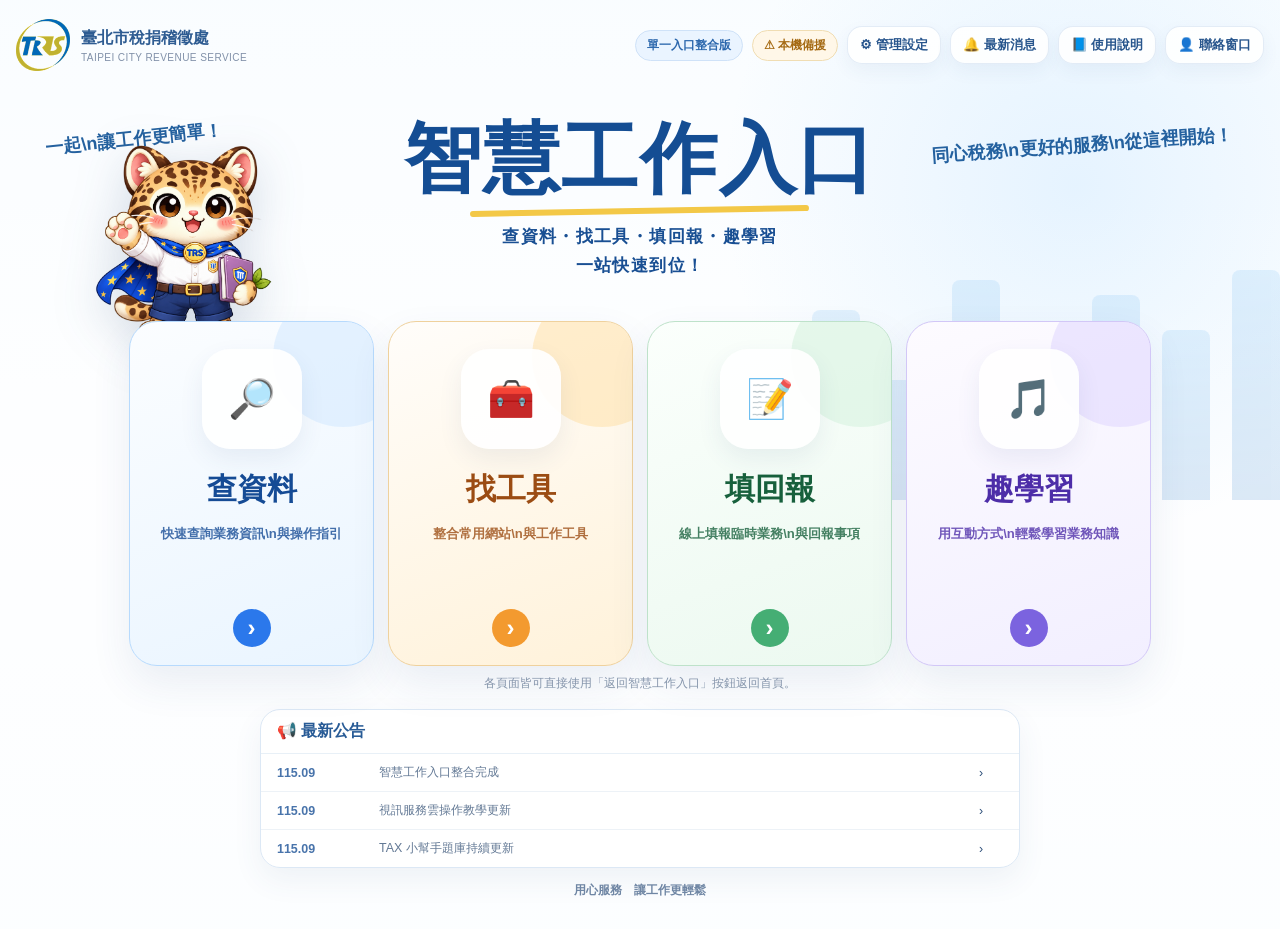
==== index.html @ cbb57cf2 "Add files via upload" ====
<!doctype html>
<html lang="zh-Hant">
<head>
<meta charset="utf-8">
<meta name="viewport" content="width=device-width,initial-scale=1">
<title>智慧工作入口</title>
<style>
:root{
  --blue:#104b95;--ink:#2c4d78;--soft:#6f84a5;--line:rgba(82,125,183,.18)
}
*{box-sizing:border-box}
html,body{margin:0;padding:0;font-family:"Microsoft JhengHei","PingFang TC","Noto Sans TC",sans-serif;color:var(--ink)}
body{
  min-height:100vh;
  background:
    radial-gradient(circle at 84% 20%,rgba(131,198,255,.18),transparent 27%),
    linear-gradient(rgba(255,255,255,.72),rgba(255,255,255,.84)),
    linear-gradient(180deg,#ebf7ff 0%,#f9fcff 52%,#eef7ff 100%);
  overflow-x:hidden
}
button,input,textarea,select{font-family:inherit}
.page{position:relative;min-height:100vh;overflow:hidden}
.city{position:absolute;right:0;top:110px;width:42%;height:390px;opacity:.16;pointer-events:none}
.city span{position:absolute;bottom:0;width:48px;border-radius:8px 8px 0 0;background:linear-gradient(180deg,#6bb8f3,#297dcc)}
.city span:nth-child(1){left:0;height:160px}.city span:nth-child(2){left:70px;height:190px}.city span:nth-child(3){left:140px;height:120px}
.city span:nth-child(4){left:210px;height:220px}.city span:nth-child(5){left:280px;height:145px}.city span:nth-child(6){left:350px;height:205px}
.city span:nth-child(7){left:420px;height:170px}.city span:nth-child(8){left:490px;height:230px}.city span:nth-child(9){left:560px;height:145px}
.shell{width:min(1500px,calc(100vw - 32px));margin:0 auto;padding:18px 0 30px;position:relative;z-index:2}
.topbar{display:flex;align-items:center;justify-content:space-between;gap:15px;flex-wrap:wrap}
.brand{display:flex;align-items:center;gap:11px;min-width:250px}
.brand img{width:54px;height:54px;object-fit:contain}
.brand strong{display:block;color:#2e5c92;font-size:1rem}.brand span{display:block;color:#8191a9;font-size:.63rem;letter-spacing:.04em;margin-top:3px}
.utility{display:flex;align-items:center;gap:9px;flex-wrap:wrap;justify-content:flex-end}
.portal-badge{padding:7px 11px;border-radius:999px;background:#eaf4ff;color:#2b67ad;font-size:.72rem;font-weight:900;border:1px solid #cfe2f8}
.u-btn,.admin-entry-btn{
  border:1px solid rgba(108,151,204,.18);background:rgba(255,255,255,.88);color:#28568d;
  border-radius:15px;padding:9px 12px;font-weight:900;cursor:pointer;box-shadow:0 7px 18px rgba(47,80,128,.06)
}
.u-btn:hover,.admin-entry-btn:hover{background:#fff;transform:translateY(-1px)}
.hero{position:relative;min-height:235px;display:flex;align-items:center;justify-content:center;padding:34px clamp(150px,15vw,245px) 12px}
.title-wrap{text-align:center;position:relative;z-index:5;max-width:min(900px,72vw);margin:0 auto}
.hero h1{font-size:clamp(3.3rem,6vw,6rem);line-height:1;margin:0;color:#144d93;letter-spacing:.02em;white-space:nowrap;font-weight:900}
.yellow-line{height:6px;width:72%;background:#f3c847;border-radius:999px;margin:11px auto 8px;transform:rotate(-1deg)}
.hero-sub{font-size:clamp(.95rem,1.35vw,1.28rem);line-height:1.72;color:#194f93;font-weight:900;letter-spacing:.08em}
.hand-note{position:absolute;z-index:3;color:#24619f;font-weight:900;line-height:1.35;transform:rotate(-6deg);white-space:pre-line}
.hand-note.left{left:2.3%;top:55px}.hand-note.right{right:2.5%;top:61px;text-align:center;transform:rotate(-4deg)}
.mascot-peek{position:absolute;left:5.3%;top:70px;width:205px;z-index:4;pointer-events:none}
.mascot-peek img{width:100%;display:block;filter:drop-shadow(0 12px 24px rgba(40,72,119,.18))}
.cards{position:relative;z-index:4;display:flex;flex-wrap:wrap;justify-content:center;gap:14px;max-width:1280px;margin:14px auto 0}
.card{
  position:relative;flex:1 1 210px;max-width:245px;min-width:190px;min-height:345px;padding:27px 18px 21px;border-radius:28px;
  border:1px solid var(--bd);background:var(--bg);box-shadow:0 18px 40px rgba(46,78,128,.09);overflow:hidden;cursor:pointer;transition:.2s ease
}
.card:hover{transform:translateY(-5px);box-shadow:0 25px 50px rgba(46,78,128,.14)}
.card:before{content:"";position:absolute;width:140px;height:140px;border-radius:50%;right:-40px;top:-35px;background:var(--blob);opacity:.52}
.blue{--bd:#b7dafd;--bg:linear-gradient(160deg,#fbfdff,#eaf5ff);--blob:#d1e9ff;--accent:#2b78eb;--text:#154b95}
.orange{--bd:#efd19d;--bg:linear-gradient(160deg,#fffdfa,#fff2da);--blob:#ffe0a7;--accent:#f39a2f;--text:#9b4c13}
.red{--bd:#efc1c8;--bg:linear-gradient(160deg,#fffafb,#ffeff2);--blob:#ffd2d8;--accent:#ef6071;--text:#9d1e38}
.green{--bd:#bee2ca;--bg:linear-gradient(160deg,#fbfffc,#ecf9f0);--blob:#d3f1dc;--accent:#45ae74;--text:#17603c}
.purple{--bd:#d2c7f7;--bg:linear-gradient(160deg,#fdfbff,#f2efff);--blob:#ded5ff;--accent:#7b63df;--text:#4d2da8}
.teal{--bd:#b9e2df;--bg:linear-gradient(160deg,#fbffff,#e9f8f6);--blob:#cdf0ec;--accent:#3ca99e;--text:#14625c}
.pink{--bd:#efc9df;--bg:linear-gradient(160deg,#fffafd,#fbeef6);--blob:#f7d9e9;--accent:#d968a3;--text:#8f3566}
.iconbox{position:relative;z-index:2;width:100px;height:100px;margin:0 auto 20px;border-radius:28px;background:rgba(255,255,255,.92);display:grid;place-items:center;box-shadow:0 10px 25px rgba(48,78,127,.08);font-size:2.4rem}
.card h3{position:relative;z-index:2;margin:0;text-align:center;color:var(--text);font-size:1.85rem;font-weight:900}
.card p{position:relative;z-index:2;text-align:center;color:var(--text);opacity:.79;font-size:.82rem;line-height:1.7;font-weight:800}
.go{position:absolute;left:50%;bottom:18px;transform:translateX(-50%);z-index:2;width:38px;height:38px;border-radius:50%;background:var(--accent);color:#fff;display:grid;place-items:center;font-size:1.5rem;font-weight:900}
.same-tab-note{text-align:center;color:#8a99ae;font-size:.72rem;margin:10px 0}
.announcement{max-width:760px;margin:18px auto 0;border:1px solid #dce8f5;border-radius:20px;background:rgba(255,255,255,.9);overflow:hidden;box-shadow:0 12px 30px rgba(53,82,126,.07)}
.ann-title{padding:11px 16px;color:#285b96;font-weight:900;border-bottom:1px solid #e8f0f7}
.ann-row{display:grid;grid-template-columns:90px 1fr 24px;gap:12px;align-items:center;padding:10px 16px;border-bottom:1px solid #edf2f7;font-size:.78rem;cursor:default}
.ann-row:last-child{border-bottom:0}.ann-row.link{cursor:pointer}.ann-row.link:hover{background:#f7fbff}
.ann-row b{color:#4974ab}.ann-row span:nth-child(2){color:#637995}
.footer-note{text-align:center;color:#6f86a4;font-weight:850;font-size:.77rem;margin-top:14px}

/* modal */
.modal{position:fixed;inset:0;z-index:5000;display:none;align-items:center;justify-content:center;padding:22px;background:rgba(24,46,76,.46);backdrop-filter:blur(6px)}
.modal.open{display:flex}.modal-card{width:min(720px,94vw);max-height:86vh;overflow:auto;background:#fff;border-radius:24px;padding:22px;box-shadow:0 30px 80px rgba(0,0,0,.22)}
.modal-head{display:flex;justify-content:space-between;gap:15px;align-items:flex-start;margin-bottom:16px}
.modal-head small{color:#7e96b5;font-weight:900;letter-spacing:.12em}.modal-head h3{margin:4px 0 0;color:#23588f;font-size:1.45rem}
.close{border:0;background:#edf4fb;color:#5f7b9d;width:38px;height:38px;border-radius:50%;font-size:1.25rem;cursor:pointer}
.choices{display:grid;grid-template-columns:1fr 1fr;gap:12px}
.choice{display:flex;align-items:center;gap:12px;border:1px solid #dce8f5;background:#fafdff;border-radius:17px;padding:14px;text-align:left;cursor:pointer;color:#365b85}
.choice:hover{background:#f1f7fe}.choice .ci{width:46px;height:46px;border-radius:14px;background:#eaf4ff;display:grid;place-items:center;font-size:1.55rem}
.choice strong{display:block;font-size:.92rem}.choice small{display:block;color:#7b8fa9;margin-top:4px;line-height:1.5}.choice .arr{margin-left:auto}

/* admin */
.admin-overlay{position:fixed;inset:0;z-index:9999999;display:none;align-items:center;justify-content:center;padding:22px;background:rgba(19,35,58,.55);backdrop-filter:blur(8px)}
.admin-overlay.open{display:flex}.admin-panel{width:min(1040px,96vw);max-height:92vh;overflow:auto;background:#f8fbff;border-radius:28px;border:1px solid #fff;box-shadow:0 30px 90px rgba(0,0,0,.25);padding:24px}
.admin-login{width:min(430px,92vw)}.admin-top{display:flex;justify-content:space-between;align-items:flex-start;gap:16px;margin-bottom:18px}.admin-top h2{margin:4px 0 0;color:#1c4b83}.admin-top small{color:#7290b7;font-weight:900;letter-spacing:.08em}
.admin-grid{display:grid;grid-template-columns:1fr 1fr;gap:14px}.admin-section{background:#fff;border:1px solid #dfe9f5;border-radius:20px;padding:17px}.admin-section.full{grid-column:1/-1}.admin-section h3{margin:0 0 12px;color:#315b91;font-size:1rem}
.admin-field{display:grid;gap:6px;margin:10px 0}.admin-field label{font-size:.76rem;color:#617797;font-weight:850}
.admin-field input,.admin-field textarea,.admin-field select,.admin-select{width:100%;border:1px solid #d4e0ef;border-radius:11px;padding:10px 11px;font:inherit;color:#304f79;background:#fbfdff;outline:none}
.admin-field textarea{min-height:70px;resize:vertical}.admin-check{display:flex;align-items:center;gap:8px;margin-top:10px;color:#4f698e;font-size:.8rem;font-weight:800}
.admin-note-help{margin-top:7px;color:#8495ab;font-size:.7rem;line-height:1.6}
.admin-range-row{display:grid;grid-template-columns:1fr auto;align-items:center;gap:12px}.admin-range-value{min-width:64px;text-align:center;padding:7px 9px;border-radius:10px;background:#eef5fd;color:#37618f;font-size:.76rem;font-weight:900}
.admin-pos-grid{display:grid;grid-template-columns:repeat(2,minmax(0,1fr));gap:10px;margin-top:8px}.admin-pos-box{border:1px solid #dce7f3;border-radius:14px;padding:11px;background:#fbfdff}.admin-pos-box strong{display:block;margin-bottom:8px;color:#42648e;font-size:.77rem}.admin-pos-row{display:grid;grid-template-columns:repeat(2,minmax(0,1fr));gap:7px}.admin-pos-row label{display:grid;gap:5px;font-size:.68rem;color:#7890ae;font-weight:850}.admin-pos-row input{width:100%;border:1px solid #d4e0ef;border-radius:9px;padding:8px 9px;color:#36587f;background:#fff}
.admin-file-row{display:flex;flex-wrap:wrap;align-items:center;gap:9px;margin-top:8px}.admin-file-btn{display:inline-flex;align-items:center;justify-content:center;min-height:38px;padding:9px 12px;border:1px solid #d3e0ef;border-radius:11px;background:#fff;color:#3e638f;font-weight:900;cursor:pointer;font-size:.78rem}.admin-image-preview{width:92px;height:92px;border-radius:18px;border:1px solid #dbe6f2;background:#f7fbff;object-fit:contain;padding:5px}
.admin-actions{position:sticky;bottom:-24px;background:linear-gradient(180deg,rgba(248,251,255,0),#f8fbff 28%);padding:24px 0 2px;display:flex;justify-content:flex-end;gap:9px}
.admin-save,.admin-reset{border:0;border-radius:12px;padding:11px 17px;font-weight:900;cursor:pointer}.admin-save{background:#245f9f;color:#fff}.admin-reset{background:#eaf1f8;color:#5d7694}
.admin-login-row{display:flex;gap:8px;margin-top:15px}.admin-login-row input{flex:1;border:1px solid #d6e2ef;border-radius:11px;padding:11px}.admin-login-row button{border:0;border-radius:11px;background:#2f6db2;color:#fff;padding:10px 15px;font-weight:900}.admin-error{color:#c74b59;font-size:.78rem;margin-top:8px;min-height:18px}.admin-hint{margin-top:14px;padding:10px 12px;border-radius:12px;background:#eef6ff;color:#57769f;font-size:.75rem;line-height:1.6}
.admin-toast{position:fixed;left:50%;bottom:28px;transform:translateX(-50%) translateY(18px);z-index:10000000;background:#183e71;color:#fff;border-radius:12px;padding:11px 16px;font-weight:850;opacity:0;pointer-events:none;transition:.2s}.admin-toast.show{opacity:1;transform:translateX(-50%) translateY(0)}
.admin-list{display:grid;gap:11px;margin-top:11px}.admin-item{border:1px solid #dce7f3;border-radius:15px;padding:13px;background:#fbfdff}.admin-item-head{display:flex;align-items:center;justify-content:space-between;gap:10px;margin-bottom:9px}.admin-item-head strong{color:#365d91;font-size:.84rem}.mini-actions{display:flex;flex-wrap:wrap;gap:5px}.mini-btn{border:1px solid #d3e0ef;background:#fff;color:#4e6e97;border-radius:8px;min-height:31px;padding:5px 8px;font-weight:900;cursor:pointer;font-size:.69rem}.mini-btn.danger{color:#b65462}.mini-btn:disabled{opacity:.35;cursor:not-allowed}
.item-grid{display:grid;grid-template-columns:90px 1fr 1fr 1fr;gap:8px}.item-grid.two{grid-template-columns:1fr 1fr}.item-grid label{display:grid;gap:4px;color:#6a7e9c;font-size:.68rem;font-weight:850}.item-grid input,.item-grid textarea,.item-grid select{width:100%;border:1px solid #d4e0ef;border-radius:9px;padding:8px 9px;color:#304f79;background:#fff}.item-grid textarea{min-height:56px;resize:vertical}.item-grid .wide{grid-column:1/-1}.enabled-line{display:flex!important;align-items:center;gap:7px}
.add-btn{margin-top:10px;width:100%;min-height:40px;border:1px dashed #a9c6e6;border-radius:11px;background:#f3f8fe;color:#3768a2;font-weight:900;cursor:pointer}

@media(max-width:1180px){.hero{padding-left:20px;padding-right:20px}.mascot-peek,.hand-note{display:none}.title-wrap{max-width:95vw}.hero h1{white-space:normal}.card{max-width:300px}}
@media(max-width:900px){.utility{width:100%;justify-content:flex-start}.card{flex:1 1 calc(50% - 12px);max-width:none}.hero{min-height:180px}}
@media(max-width:760px){.choices{grid-template-columns:1fr}.admin-grid{grid-template-columns:1fr}.admin-section.full{grid-column:auto}.admin-pos-grid,.item-grid,.item-grid.two{grid-template-columns:1fr}.item-grid .wide{grid-column:auto}}
@media(max-width:560px){.shell{width:calc(100vw - 20px)}.hero h1{font-size:2.7rem}.hero-sub{font-size:.9rem}.card{flex:1 1 100%}.brand{min-width:0}}

#syncBadge[data-state="ok"]{background:#edf9f1;color:#2f7c4b;border-color:#cfead8}
#syncBadge[data-state="local"]{background:#fff7e8;color:#a56a13;border-color:#f0ddb3}
#syncBadge[data-state="error"]{background:#fff0f2;color:#b84c5c;border-color:#efccd2}


.learning-preview-wrap{display:flex;gap:10px;align-items:center;flex-wrap:wrap;margin-top:7px}
.learning-preview-img{width:120px;height:80px;object-fit:cover;border-radius:12px;border:1px solid #dce7f3;background:#f7fbff}
.learning-url-note{font-size:.67rem;color:#8495aa;line-height:1.55;margin-top:5px}
.learning-type-badge{display:inline-flex;align-items:center;padding:5px 8px;border-radius:999px;background:#eef5fd;color:#416d9e;font-size:.65rem;font-weight:900}

</style>
</head>
<body>
<div class="page">
  <div class="city"><span></span><span></span><span></span><span></span><span></span><span></span><span></span><span></span><span></span></div>
  <div class="shell">
    <header class="topbar">
      <div class="brand">
        <img src="trs-logo.gif" alt="TRS Logo">
        <div><strong>臺北市稅捐稽徵處</strong><span>TAIPEI CITY REVENUE SERVICE</span></div>
      </div>
      <div class="utility">
        <span class="portal-badge" id="portalBadge"></span><span class="portal-badge" id="syncBadge">同步中…</span>
        <button class="admin-entry-btn" id="adminEntryBtn" type="button">⚙ 管理設定</button>
        <button class="u-btn" id="newsBtn" type="button"></button>
        <button class="u-btn" id="helpBtn" type="button"></button>
        <button class="u-btn" id="contactBtn" type="button"></button>
      </div>
    </header>

    <section class="hero">
      <div class="hand-note left" id="leftNote"></div>
      <div class="hand-note right" id="rightNote"></div>
      <div class="mascot-peek" id="mascotWrap"><img id="mascotImage" src="tax-helper.png" alt="TAX 小幫手"></div>
      <div class="title-wrap">
        <h1 id="portalTitle"></h1>
        <div class="yellow-line"></div>
        <div class="hero-sub"><span id="portalTag1"></span><br><span id="portalTag2"></span></div>
      </div>
    </section>

    <main class="cards" id="cardsContainer"></main>
    <div class="same-tab-note" id="sameTabNote"></div>
    <section class="announcement" id="announcementBox">
      <div class="ann-title" id="announcementTitle"></div>
      <div id="announcementRows"></div>
    </section>
    <div class="footer-note" id="footerNote"></div>
  </div>
</div>

<div class="modal" id="dataModal">
  <div class="modal-card">
    <div class="modal-head"><div><small>DATA & GUIDE</small><h3 id="dataModalTitle"></h3></div><button class="close" data-close>×</button></div>
    <div class="choices" id="dataChoices"></div>
  </div>
</div>

<div class="modal" id="infoModal">
  <div class="modal-card">
    <div class="modal-head"><div><small>INFO</small><h3 id="infoTitle"></h3></div><button class="close" data-close>×</button></div>
    <div id="infoBody" style="color:#687d9e;line-height:1.9;font-size:.9rem"></div>
  </div>
</div>

<div class="admin-overlay" id="adminLoginOverlay">
  <div class="admin-panel admin-login">
    <div class="admin-top"><div><small>ADMIN</small><h2>管理設定</h2></div><button class="close" data-admin-close>×</button></div>
    <div style="color:#647b9d;line-height:1.8;font-size:.86rem">請輸入管理密碼後進入設定頁面。</div>
    <div class="admin-login-row"><input id="adminPassword" type="password" placeholder="請輸入密碼"><button id="adminLoginBtn" type="button">登入</button></div>
    <div class="admin-error" id="adminLoginError"></div>
    <div class="admin-hint">設定完成後按「儲存設定」即可套用，不需要直接修改 HTML。</div>
  </div>
</div>

<div class="admin-overlay" id="adminPanelOverlay">
  <div class="admin-panel">
    <div class="admin-top"><div><small>PORTAL SETTINGS</small><h2>智慧工作入口｜完整管理</h2></div><button class="close" data-admin-close>×</button></div>
    <div class="admin-grid">

      <section class="admin-section full">
        <h3>基本文字</h3>
        <div class="admin-field"><label>上方小標</label><input id="setBadgeText"></div>
        <div class="admin-field"><label>主標題</label><input id="setTitle"></div>
        <div class="admin-field"><label>功能列文字</label><input id="setTag1"></div>
        <div class="admin-field"><label>第二行標語</label><input id="setTag2"></div>
        <div class="admin-field"><label>卡片下方提示</label><input id="setSameTabNote"></div>
        <div class="admin-field"><label>頁尾文字</label><input id="setFooterNote"></div>
      </section>

      <section class="admin-section">
        <h3>最新消息</h3>
        <label class="admin-check"><input id="setNewsEnabled" type="checkbox"> 顯示</label>
        <div class="admin-field"><label>按鈕名稱</label><input id="setNewsLabel"></div>
        <div class="admin-field"><label>點擊方式</label><select id="setNewsMode"><option value="popup">顯示訊息視窗</option><option value="url">前往網址</option></select></div>
        <div class="admin-field"><label>視窗標題</label><input id="setNewsTitle"></div>
        <div class="admin-field"><label>視窗內容</label><textarea id="setNewsContent"></textarea></div>
        <div class="admin-field"><label>網址</label><input id="setNewsUrl"></div>
      </section>

      <section class="admin-section">
        <h3>使用說明</h3>
        <label class="admin-check"><input id="setHelpEnabled" type="checkbox"> 顯示</label>
        <div class="admin-field"><label>按鈕名稱</label><input id="setHelpLabel"></div>
        <div class="admin-field"><label>視窗標題</label><input id="setHelpTitle"></div>
        <div class="admin-field"><label>內容</label><textarea id="setHelpContent"></textarea></div>
      </section>

      <section class="admin-section">
        <h3>聯絡窗口</h3>
        <label class="admin-check"><input id="setContactEnabled" type="checkbox"> 顯示</label>
        <div class="admin-field"><label>按鈕名稱</label><input id="setContactLabel"></div>
        <div class="admin-field"><label>連結</label><input id="setContactUrl"></div>
      </section>

      <section class="admin-section">
        <h3>公告區</h3>
        <label class="admin-check"><input id="setAnnouncementEnabled" type="checkbox"> 顯示公告區</label>
        <div class="admin-field"><label>公告區標題</label><input id="setAnnouncementTitle"></div>
      </section>

      <section class="admin-section full">
        <h3>版面外觀</h3>
        <label class="admin-check"><input id="setMascotEnabled" type="checkbox"> 顯示石虎</label>
        <div class="admin-field">
          <label>石虎圖片</label>
          <div class="admin-file-row">
            <img id="mascotPreview" class="admin-image-preview" src="tax-helper.png">
            <label class="admin-file-btn">選擇圖片<input id="setMascotFile" type="file" accept="image/*" style="display:none"></label>
            <button class="admin-file-btn" id="resetMascotBtn" type="button">恢復預設圖片</button>
          </div>
        </div>
        <div class="admin-field"><label>石虎大小</label><div class="admin-range-row"><input id="setMascotSize" type="range" min="100" max="360" step="5"><span class="admin-range-value" id="mascotSizeValue"></span></div></div>
        <div class="admin-pos-grid">
          <div class="admin-pos-box"><strong>石虎位置</strong><div class="admin-pos-row"><label>左右 X<input id="setMascotX" type="number"></label><label>上下 Y<input id="setMascotY" type="number"></label></div></div>
        </div>

        <hr style="border:0;border-top:1px solid #edf2f7;margin:16px 0">
        <label class="admin-check"><input id="setLeftNoteEnabled" type="checkbox"> 顯示左側文字</label>
        <div class="admin-field"><label>左側文字</label><textarea id="setLeftNoteText"></textarea></div>
        <div class="admin-field"><label>字體大小</label><div class="admin-range-row"><input id="setLeftNoteSize" type="range" min="12" max="38"><span class="admin-range-value" id="leftNoteSizeValue"></span></div></div>
        <div class="admin-pos-grid"><div class="admin-pos-box"><strong>左側文字位置</strong><div class="admin-pos-row"><label>左右 X<input id="setLeftNoteX" type="number"></label><label>上下 Y<input id="setLeftNoteY" type="number"></label></div></div></div>

        <hr style="border:0;border-top:1px solid #edf2f7;margin:16px 0">
        <label class="admin-check"><input id="setRightNoteEnabled" type="checkbox"> 顯示右側文字</label>
        <div class="admin-field"><label>右側文字</label><textarea id="setRightNoteText"></textarea></div>
        <div class="admin-field"><label>字體大小</label><div class="admin-range-row"><input id="setRightNoteSize" type="range" min="12" max="38"><span class="admin-range-value" id="rightNoteSizeValue"></span></div></div>
        <div class="admin-pos-grid"><div class="admin-pos-box"><strong>右側文字位置</strong><div class="admin-pos-row"><label>左右 X<input id="setRightNoteX" type="number"></label><label>上下 Y<input id="setRightNoteY" type="number"></label></div></div></div>
      </section>

      <section class="admin-section full">
        <h3>首頁卡片管理</h3>
        <div class="admin-note-help">可新增卡片。類型可選「一般連結」、「查資料」或「趣學習」。</div>
        <div class="admin-list" id="adminCardsList"></div>
        <button class="add-btn" id="addCardBtn" type="button">＋ 新增首頁卡片</button>
      </section>

      <section class="admin-section full">
        <h3>查資料｜子項目管理</h3>
        <div class="admin-field"><label>彈窗標題</label><input id="setDataModalTitle"></div>
        <div class="admin-list" id="adminDataItemsList"></div>
        <button class="add-btn" id="addDataItemBtn" type="button">＋ 新增查資料項目</button>
      </section>

      <section class="admin-section full">
        <h3>趣學習｜內容管理</h3>
        <div class="admin-note-help">可管理互動遊戲、同仁作品與影音學習；封面及內容直接貼網址，不需要修改程式。</div>
        <div class="admin-list" id="adminLearningItemsList"></div>
        <button class="add-btn" id="addLearningItemBtn" type="button">＋ 新增趣學習項目</button>
      </section>

      <section class="admin-section full">
        <h3>最新公告管理</h3>
        <div class="admin-list" id="adminAnnouncementsList"></div>
        <button class="add-btn" id="addAnnouncementBtn" type="button">＋ 新增公告</button>
      </section>

      <section class="admin-section full">
        <h3>子頁｜返回智慧工作入口按鈕</h3>
        <label class="admin-check"><input id="setBackEnabled" type="checkbox"> 顯示返回按鈕</label>
        <div class="admin-field"><label>按鈕文字</label><input id="setBackText"></div>
        <div class="admin-field"><label>位置</label><select id="setBackPosition"><option value="top-left">左上</option><option value="top-right">右上</option><option value="bottom-left">左下</option><option value="bottom-right">右下</option></select></div>
        <div class="admin-field"><label>大小</label><div class="admin-range-row"><input id="setBackScale" type="range" min="70" max="160" step="5"><span class="admin-range-value" id="backScaleValue"></span></div></div>
        <div class="admin-pos-grid"><div class="admin-pos-box"><strong>位置微調</strong><div class="admin-pos-row"><label>左右 X<input id="setBackX" type="number"></label><label>上下 Y<input id="setBackY" type="number"></label></div></div></div>
      </section>
    </div>

    <div class="admin-actions">
      <button class="admin-reset" id="adminResetBtn" type="button">恢復預設</button>
      <button class="admin-save" id="adminSaveBtn" type="button">儲存設定</button>
    </div>
  </div>
</div>
<div class="admin-toast" id="adminToast">設定已儲存</div>

<script>
const STORAGE_KEY='trsSmartPortalSettings_v12';
const PORTAL_API_URL='https://tax-status-api.ddy88000000.workers.dev/api/portal-settings';
const PORTAL_AUTH_URL='https://tax-status-api.ddy88000000.workers.dev/api/portal-auth';
let adminSessionPassword='';

const DEFAULTS={
  badgeText:'單一入口整合版',
  title:'智慧工作入口',
  tag1:'查資料・找工具・填回報・趣學習',
  tag2:'一站快速到位！',
  sameTabNote:'各頁面皆可直接使用「返回智慧工作入口」按鈕返回首頁。',
  footerNote:'用心服務　讓工作更輕鬆',

  news:{enabled:true,label:'🔔 最新消息',mode:'popup',title:'最新消息',content:'此區可放置入口網站更新資訊、系統公告或重要提醒。',url:''},
  help:{enabled:true,label:'📘 使用說明',title:'使用說明',content:'查資料：快速查詢業務資訊與操作指引。\\n找工具：整合常用網站與工作工具。\\n填回報：線上填報臨時業務與回報事項。\\n趣學習：透過互動方式學習業務知識。'},
  contact:{enabled:true,label:'👤 聯絡窗口',url:'https://tpctax.gov.taipei/News.aspx?n=CC2C23F341C059D5&sms=2D3666ECD0032A15'},

  mascot:{enabled:true,image:'tax-helper.png',size:205,x:0,y:0},
  leftNote:{enabled:true,text:'一起\\n讓工作更簡單！',size:18,x:0,y:0},
  rightNote:{enabled:true,text:'同心稅務\\n更好的服務\\n從這裡開始！',size:18,x:0,y:0},

  cards:[
    {id:'data',title:'查資料',desc:'快速查詢業務資訊\\n與操作指引',icon:'🔎',theme:'blue',type:'data',url:'',enabled:true},
    {id:'tools',title:'找工具',desc:'整合常用網站\\n與工作工具',icon:'🧰',theme:'orange',type:'link',url:'tools.html',enabled:true},
    {id:'report',title:'填回報',desc:'線上填報臨時業務\\n與回報事項',icon:'📝',theme:'green',type:'link',url:'business-report.html',enabled:true},
    {id:'learning',title:'趣學習',desc:'用互動方式\\n輕鬆學習業務知識',icon:'🎵',theme:'purple',type:'learning',url:'',enabled:true},
    {id:'error',title:'報異常',desc:'系統問題\\n即時回報與追蹤',icon:'⚠️',theme:'red',type:'link',url:'system-report/index.html',enabled:false}
  ],

  dataModalTitle:'查資料',
  dataItems:[
    {id:'tax-helper',icon:'⌕',title:'TAX 小幫手',desc:'查詢電話答詢題庫與業務資訊',url:'tax-helper/index.html',enabled:true},
    {id:'video-guide',icon:'▣',title:'視訊服務雲操作',desc:'互動式視訊服務操作教學',url:'video-guide.html',enabled:true}
  ],

  learningItems:[
    {id:'tax-melody',icon:'🎵',title:'Tax Melody｜節奏學稅',desc:'跟著節奏記住稅務重點。',url:'music/index.html',enabled:true},
    {id:'invoice-game',icon:'🧾',title:'發票互動遊戲',desc:'透過互動方式認識發票知識。',url:'https://ct-2486.github.io/invoice-app-game',enabled:false}
  ],

  announcement:{enabled:true,title:'📢 最新公告'},
  announcements:[
    {id:'ann1',date:'115.09',text:'智慧工作入口整合完成',url:'',enabled:true},
    {id:'ann2',date:'115.09',text:'視訊服務雲操作教學更新',url:'',enabled:true},
    {id:'ann3',date:'115.09',text:'TAX 小幫手題庫持續更新',url:'',enabled:true}
  ],

  backButton:{enabled:true,text:'返回智慧工作入口',position:'bottom-right',scale:100,x:0,y:0}
};

const clone=o=>JSON.parse(JSON.stringify(o));
const esc=s=>String(s??'').replace(/[&<>"']/g,ch=>({'&':'&amp;','<':'&lt;','>':'&gt;','"':'&quot;',"'":'&#39;'}[ch]));
const lines=s=>String(s??'').split('\n').map(esc).join('<br>');
const newid=p=>p+'-'+Date.now()+'-'+Math.random().toString(36).slice(2,7);

const LEARNING_CATEGORIES=[
  {value:'game',label:'互動遊戲',icon:'🎮'},
  {value:'staff',label:'同仁作品',icon:'✨'},
  {value:'video',label:'影音學習',icon:'🎬'}
];

const LEARNING_TYPES=[
  {value:'link',label:'一般連結'},
  {value:'game',label:'互動遊戲'},
  {value:'image',label:'圖片／漫畫'},
  {value:'video',label:'影片'},
  {value:'pdf',label:'PDF'}
];

function normalizeLearningItem(x={}){
  let category=x.category;
  if(!category){
    if(x.id==='tax-melody')category='game';
    else if(String(x.mediaType||'').includes('video'))category='video';
    else category='staff';
  }

  let contentType=x.contentType;
  if(!contentType){
    if(x.id==='tax-melody')contentType='game';
    else if(String(x.mediaType||'').startsWith('video'))contentType='video';
    else contentType='link';
  }

  return {
    id:x.id||newid('learn'),
    category:['game','staff','video'].includes(category)?category:'staff',
    contentType:['link','game','image','video','pdf'].includes(contentType)?contentType:'link',
    icon:x.icon||(category==='game'?'🎮':category==='video'?'🎬':'✨'),
    title:x.title||'新學習內容',
    desc:x.desc||'',
    provider:x.provider||'',
    coverUrl:x.coverUrl||'',
    url:x.url||x.mediaUrl||'',
    enabled:x.enabled!==false
  };
}

function convertGoogleDriveUrl(url){
  const s=String(url||'').trim();
  if(!s)return '';

  let m=s.match(/drive\.google\.com\/file\/d\/([^/]+)/i);
  if(!m) m=s.match(/[?&]id=([^&]+)/i);

  if(m){
    return 'https://drive.google.com/thumbnail?id='+m[1]+'&sz=w1200';
  }

  return s;
}

function previewImageUrl(url){
  return convertGoogleDriveUrl(url);
}


function mergeDefaults(saved){
  const s=clone(DEFAULTS);
  if(!saved||typeof saved!=='object')return s;
  for(const k of ['badgeText','title','tag1','tag2','sameTabNote','footerNote','dataModalTitle']) if(saved[k]!==undefined)s[k]=saved[k];
  for(const k of ['news','help','contact','mascot','leftNote','rightNote','announcement','backButton']) if(saved[k]&&typeof saved[k]==='object')s[k]={...s[k],...saved[k]};
  for(const k of ['cards','dataItems','announcements']) if(Array.isArray(saved[k]))s[k]=saved[k];
  if(Array.isArray(saved.learningItems)) s.learningItems=saved.learningItems.map(normalizeLearningItem);
  else s.learningItems=(s.learningItems||[]).map(normalizeLearningItem);
  return s;
}
function getSettings(){
  try{return mergeDefaults(JSON.parse(localStorage.getItem(STORAGE_KEY)||'null'))}catch{return clone(DEFAULTS)}
}
function cacheSettings(s){
  localStorage.setItem(STORAGE_KEY,JSON.stringify(s));
}
function setSyncState(state,text){
  const el=document.getElementById('syncBadge');
  if(!el)return;
  el.dataset.state=state;
  el.textContent=text;
}
async function loadRemoteSettings(){
  setSyncState('local','同步中…');
  try{
    const res=await fetch(PORTAL_API_URL,{method:'GET',cache:'no-store'});
    if(!res.ok) throw new Error('HTTP '+res.status);
    const data=await res.json();
    if(data?.success && data.settings){
      const merged=mergeDefaults(data.settings);
      cacheSettings(merged);
      setSyncState('ok','☁ 共用設定');
      return merged;
    }
    setSyncState('ok','☁ 共用設定');
    return getSettings();
  }catch(err){
    console.warn('D1 設定讀取失敗，使用本機快取',err);
    setSyncState('local','⚠ 本機備援');
    return getSettings();
  }
}
async function saveRemoteSettings(s){
  setSyncState('local','儲存中…');
  const res=await fetch(PORTAL_API_URL,{
    method:'POST',
    headers:{
      'Content-Type':'application/json',
      'X-Portal-Admin-Password':adminSessionPassword
    },
    body:JSON.stringify({settings:s})
  });
  let data=null;
  try{data=await res.json()}catch{}
  if(!res.ok || !data?.success){
    throw new Error(data?.error||('HTTP '+res.status));
  }
  cacheSettings(s);
  setSyncState('ok','☁ 已同步');
  return true;
}
let pendingMascot='';

function applySettings(){
  const s=getSettings();
  document.title=s.title||'智慧工作入口';
  portalBadge.textContent=s.badgeText;
  portalTitle.textContent=s.title;
  portalTag1.textContent=s.tag1;
  portalTag2.textContent=s.tag2;
  sameTabNote.textContent=s.sameTabNote;
  footerNote.textContent=s.footerNote;

  newsBtn.style.display=s.news.enabled?'':'none'; newsBtn.textContent=s.news.label;
  helpBtn.style.display=s.help.enabled?'':'none'; helpBtn.textContent=s.help.label;
  contactBtn.style.display=s.contact.enabled?'':'none'; contactBtn.textContent=s.contact.label;

  mascotWrap.style.display=s.mascot.enabled?'':'none';
  mascotWrap.style.width=(Number(s.mascot.size)||205)+'px';
  mascotWrap.style.transform=`translate(${Number(s.mascot.x)||0}px,${Number(s.mascot.y)||0}px)`;
  mascotImage.src=s.mascot.image||'tax-helper.png';

  leftNote.style.display=s.leftNote.enabled?'':'none'; leftNote.innerHTML=lines(s.leftNote.text); leftNote.style.fontSize=(Number(s.leftNote.size)||18)+'px'; leftNote.style.translate=`${Number(s.leftNote.x)||0}px ${Number(s.leftNote.y)||0}px`;
  rightNote.style.display=s.rightNote.enabled?'':'none'; rightNote.innerHTML=lines(s.rightNote.text); rightNote.style.fontSize=(Number(s.rightNote.size)||18)+'px'; rightNote.style.translate=`${Number(s.rightNote.x)||0}px ${Number(s.rightNote.y)||0}px`;

  renderCards(s);
  dataModalTitle.textContent=s.dataModalTitle;
  renderDataChoices(s);

  announcementBox.style.display=s.announcement.enabled?'':'none';
  announcementTitle.textContent=s.announcement.title;
  renderAnnouncements(s);
}

function renderCards(s){
  cardsContainer.innerHTML='';
  s.cards.filter(c=>c.enabled!==false).forEach(c=>{
    const el=document.createElement('article');
    el.className='card '+(['blue','orange','red','green','purple','teal','pink'].includes(c.theme)?c.theme:'blue');
    el.tabIndex=0;
    el.innerHTML=`<div class="iconbox">${esc(c.icon||'🔗')}</div><h3>${esc(c.title)}</h3><p>${lines(c.desc)}</p><span class="go">›</span>`;
    const go=()=>{
      if(c.type==='data'){dataModal.classList.add('open');return}
      if(c.type==='learning'){openLearning(s);return}
      if(c.url)location.assign(c.url)
    };
    el.addEventListener('click',go);el.addEventListener('keydown',e=>{if(e.key==='Enter'||e.key===' '){e.preventDefault();go()}});
    cardsContainer.appendChild(el);
  });
}
function renderDataChoices(s){
  dataChoices.innerHTML='';
  s.dataItems.filter(i=>i.enabled!==false).forEach(i=>{
    const b=document.createElement('button');b.className='choice';b.type='button';
    b.innerHTML=`<span class="ci">${esc(i.icon||'⌕')}</span><span><strong>${esc(i.title)}</strong><small>${esc(i.desc)}</small></span><span class="arr">→</span>`;
    b.onclick=()=>i.url&&location.assign(i.url);dataChoices.appendChild(b)
  })
}
function openLearning(s){
  location.assign('games/index.html')
}
function renderAnnouncements(s){
  announcementRows.innerHTML='';
  s.announcements.filter(a=>a.enabled!==false).forEach(a=>{
    const row=document.createElement('div');row.className='ann-row'+(a.url?' link':'');
    row.innerHTML=`<b>${esc(a.date)}</b><span>${esc(a.text)}</span><span>›</span>`;
    if(a.url)row.onclick=()=>location.assign(a.url);
    announcementRows.appendChild(row)
  })
}

function showInfo(title,content){infoTitle.textContent=title;infoBody.innerHTML=lines(content);infoModal.classList.add('open')}
newsBtn.onclick=()=>{const s=getSettings();if(s.news.mode==='url'&&s.news.url)location.assign(s.news.url);else showInfo(s.news.title,s.news.content)};
helpBtn.onclick=()=>{const s=getSettings();showInfo(s.help.title,s.help.content)};
contactBtn.onclick=()=>{const s=getSettings();if(s.contact.url)location.assign(s.contact.url)};
document.querySelectorAll('[data-close]').forEach(b=>b.onclick=()=>b.closest('.modal').classList.remove('open'));
document.querySelectorAll('.modal').forEach(m=>m.addEventListener('click',e=>{if(e.target===m)m.classList.remove('open')}));

/* admin */
const loginOverlay=document.getElementById('adminLoginOverlay'),panelOverlay=document.getElementById('adminPanelOverlay');
adminEntryBtn.onclick=()=>{adminPassword.value='';adminLoginError.textContent='';loginOverlay.classList.add('open')};
document.querySelectorAll('[data-admin-close]').forEach(b=>b.onclick=()=>{
  const overlay=b.closest('.admin-overlay');
  overlay.classList.remove('open');
  if(overlay===panelOverlay) adminSessionPassword='';
});
async function verifyAdminPassword(password){
  const res=await fetch(PORTAL_AUTH_URL,{
    method:'POST',
    headers:{
      'Content-Type':'application/json',
      'X-Portal-Admin-Password':password
    },
    body:'{}'
  });
  let data=null;
  try{data=await res.json()}catch{}
  if(!res.ok || !data?.success){
    throw new Error(data?.error||'管理密碼驗證失敗');
  }
  return true;
}

adminLoginBtn.onclick=async()=>{
  const password=adminPassword.value;
  if(!password){
    adminLoginError.textContent='請輸入管理密碼';
    return;
  }

  adminLoginBtn.disabled=true;
  adminLoginBtn.textContent='驗證中…';
  adminLoginError.textContent='';

  try{
    await verifyAdminPassword(password);
    adminSessionPassword=password;
    adminPassword.value='';
    loginOverlay.classList.remove('open');
    fillAdmin();
    panelOverlay.classList.add('open');
  }catch(err){
    adminSessionPassword='';
    adminLoginError.textContent=err.message||'管理密碼錯誤';
  }finally{
    adminLoginBtn.disabled=false;
    adminLoginBtn.textContent='登入';
  }
};

adminPassword.addEventListener('keydown',e=>{
  if(e.key==='Enter')adminLoginBtn.click();
});

let work=null;
function bindRange(id,valueId,suffix=' px'){const r=document.getElementById(id),v=document.getElementById(valueId);const f=()=>v.textContent=r.value+suffix;r.oninput=f;f()}
function fillAdmin(){
  work=clone(getSettings());pendingMascot='';
  setBadgeText.value=work.badgeText;setTitle.value=work.title;setTag1.value=work.tag1;setTag2.value=work.tag2;setSameTabNote.value=work.sameTabNote;setFooterNote.value=work.footerNote;

  setNewsEnabled.checked=work.news.enabled;setNewsLabel.value=work.news.label;setNewsMode.value=work.news.mode;setNewsTitle.value=work.news.title;setNewsContent.value=work.news.content;setNewsUrl.value=work.news.url;
  setHelpEnabled.checked=work.help.enabled;setHelpLabel.value=work.help.label;setHelpTitle.value=work.help.title;setHelpContent.value=work.help.content;
  setContactEnabled.checked=work.contact.enabled;setContactLabel.value=work.contact.label;setContactUrl.value=work.contact.url;
  setAnnouncementEnabled.checked=work.announcement.enabled;setAnnouncementTitle.value=work.announcement.title;

  setMascotEnabled.checked=work.mascot.enabled;mascotPreview.src=work.mascot.image||'tax-helper.png';setMascotSize.value=work.mascot.size;setMascotX.value=work.mascot.x;setMascotY.value=work.mascot.y;
  setLeftNoteEnabled.checked=work.leftNote.enabled;setLeftNoteText.value=work.leftNote.text;setLeftNoteSize.value=work.leftNote.size;setLeftNoteX.value=work.leftNote.x;setLeftNoteY.value=work.leftNote.y;
  setRightNoteEnabled.checked=work.rightNote.enabled;setRightNoteText.value=work.rightNote.text;setRightNoteSize.value=work.rightNote.size;setRightNoteX.value=work.rightNote.x;setRightNoteY.value=work.rightNote.y;

  setDataModalTitle.value=work.dataModalTitle;
  setBackEnabled.checked=work.backButton.enabled;setBackText.value=work.backButton.text;setBackPosition.value=work.backButton.position;setBackScale.value=work.backButton.scale;setBackX.value=work.backButton.x;setBackY.value=work.backButton.y;

  bindRange('setMascotSize','mascotSizeValue');bindRange('setLeftNoteSize','leftNoteSizeValue');bindRange('setRightNoteSize','rightNoteSizeValue');bindRange('setBackScale','backScaleValue','%');
  renderAdminCards();renderSimpleList('data');renderSimpleList('learning');renderSimpleList('announcements')
}
setMascotFile.onchange=e=>{const f=e.target.files?.[0];if(!f)return;if(f.size>2500000){alert('建議圖片控制在 2.5MB 以下');return}const r=new FileReader();r.onload=()=>{pendingMascot=String(r.result);mascotPreview.src=pendingMascot};r.readAsDataURL(f)};
resetMascotBtn.onclick=()=>{pendingMascot='tax-helper.png';mascotPreview.src='tax-helper.png';setMascotFile.value=''};

function renderAdminCards(){
  adminCardsList.innerHTML='';
  work.cards.forEach((c,i)=>{
    const el=document.createElement('div');el.className='admin-item';
    el.innerHTML=`<div class="admin-item-head"><strong>${i+1}. ${esc(c.title||'未命名卡片')}</strong>${actionsHtml(i,'card',work.cards.length)}</div>
      <div class="item-grid">
        <label>圖示<input data-card-field="icon" data-i="${i}" value="${esc(c.icon)}"></label>
        <label>名稱<input data-card-field="title" data-i="${i}" value="${esc(c.title)}"></label>
        <label>顏色<select data-card-field="theme" data-i="${i}">${['blue','orange','red','green','purple','teal','pink'].map(x=>`<option value="${x}" ${c.theme===x?'selected':''}>${x}</option>`).join('')}</select></label>
        <label>類型<select data-card-field="type" data-i="${i}"><option value="link" ${c.type==='link'?'selected':''}>一般連結</option><option value="data" ${c.type==='data'?'selected':''}>查資料</option><option value="learning" ${c.type==='learning'?'selected':''}>趣學習</option></select></label>
        <label class="wide">說明<textarea data-card-field="desc" data-i="${i}">${esc(c.desc)}</textarea></label>
        <label class="wide">連結（一般連結使用）<input data-card-field="url" data-i="${i}" value="${esc(c.url)}"></label>
        <label class="enabled-line wide"><input type="checkbox" data-card-field="enabled" data-i="${i}" ${c.enabled!==false?'checked':''}> 顯示此卡片</label>
      </div>`;
    adminCardsList.appendChild(el)
  });
  adminCardsList.querySelectorAll('[data-card-field]').forEach(x=>wireField(x,work.cards,'card'));
  wireActions(adminCardsList,work.cards,renderAdminCards,'card')
}
function actionsHtml(i,type,len){return `<div class="mini-actions"><button class="mini-btn" data-act="up" data-i="${i}" ${i===0?'disabled':''}>↑</button><button class="mini-btn" data-act="down" data-i="${i}" ${i===len-1?'disabled':''}>↓</button><button class="mini-btn danger" data-act="delete" data-i="${i}">刪除</button></div>`}
function wireField(el,arr){
  const f=el.dataset.cardField||el.dataset.field,i=Number(el.dataset.i);
  const update=()=>arr[i][f]=el.type==='checkbox'?el.checked:el.value;
  el.addEventListener('input',update);el.addEventListener('change',update)
}
function wireActions(root,arr,rerender){
  root.querySelectorAll('[data-act]').forEach(b=>b.onclick=()=>{const i=Number(b.dataset.i),a=b.dataset.act;
    if(a==='delete'){if(confirm('確定刪除這個項目嗎？')){arr.splice(i,1);rerender()}return}
    if(a==='up'&&i>0)[arr[i-1],arr[i]]=[arr[i],arr[i-1]];
    if(a==='down'&&i<arr.length-1)[arr[i+1],arr[i]]=[arr[i],arr[i+1]];
    rerender()
  })
}
addCardBtn.onclick=()=>{work.cards.push({id:newid('card'),title:'新功能',desc:'請輸入功能說明',icon:'🔗',theme:'blue',type:'link',url:'',enabled:true});renderAdminCards()};

function renderSimpleList(type){
  let arr,root,rerender;
  if(type==='data'){arr=work.dataItems;root=adminDataItemsList;rerender=()=>renderSimpleList('data')}
  if(type==='learning'){arr=work.learningItems;root=adminLearningItemsList;rerender=()=>renderSimpleList('learning')}
  if(type==='announcements'){arr=work.announcements;root=adminAnnouncementsList;rerender=()=>renderSimpleList('announcements')}
  root.innerHTML='';
  arr.forEach((x,i)=>{
    const el=document.createElement('div');el.className='admin-item';
    if(type==='announcements'){
      el.innerHTML=`<div class="admin-item-head"><strong>${i+1}. ${esc(x.text||'未命名公告')}</strong>${actionsHtml(i,type,arr.length)}</div>
      <div class="item-grid two"><label>日期<input data-field="date" data-i="${i}" value="${esc(x.date)}"></label><label>內容<input data-field="text" data-i="${i}" value="${esc(x.text)}"></label><label class="wide">連結（可留空）<input data-field="url" data-i="${i}" value="${esc(x.url)}"></label><label class="enabled-line wide"><input type="checkbox" data-field="enabled" data-i="${i}" ${x.enabled!==false?'checked':''}> 顯示</label></div>`
    }else if(type==='learning'){
      x=arr[i]=normalizeLearningItem(x);
      const catOptions=LEARNING_CATEGORIES.map(c=>`<option value="${c.value}" ${x.category===c.value?'selected':''}>${c.label}</option>`).join('');
      const typeOptions=LEARNING_TYPES.map(t=>`<option value="${t.value}" ${x.contentType===t.value?'selected':''}>${t.label}</option>`).join('');
      const preview=x.coverUrl?`<img class="learning-preview-img" src="${esc(previewImageUrl(x.coverUrl))}" alt="封面預覽" onerror="this.style.display='none'">`:'';
      el.innerHTML=`<div class="admin-item-head"><strong>${i+1}. ${esc(x.title||'未命名項目')}</strong>${actionsHtml(i,type,arr.length)}</div>
      <div class="item-grid">
        <label>分類<select data-field="category" data-i="${i}">${catOptions}</select></label>
        <label>內容類型<select data-field="contentType" data-i="${i}">${typeOptions}</select></label>
        <label>圖示<input data-field="icon" data-i="${i}" value="${esc(x.icon)}"></label>
        <label>名稱<input data-field="title" data-i="${i}" value="${esc(x.title)}"></label>

        <label class="wide">說明<textarea data-field="desc" data-i="${i}">${esc(x.desc)}</textarea></label>

        <label>提供單位
          <input data-field="provider" data-i="${i}" value="${esc(x.provider||'')}" placeholder="例如：文山分處">
        </label>

        <label class="wide">封面圖片網址
          <input data-field="coverUrl" data-i="${i}" value="${esc(x.coverUrl||'')}" placeholder="https://...">
          <div class="learning-preview-wrap">${preview}<span class="learning-url-note">可貼 GitHub Pages 圖片網址；Google Drive 分享網址也會自動轉換預覽。</span></div>
        </label>

        <label class="wide">內容網址
          <input data-field="url" data-i="${i}" value="${esc(x.url||'')}" placeholder="遊戲網址、圖片網址、影片網址或 PDF 網址">
          <div class="learning-url-note">影片可貼 YouTube 或可直接播放的影片網址；圖片／PDF 可貼公開檔案網址。</div>
        </label>

        <label class="enabled-line wide"><input type="checkbox" data-field="enabled" data-i="${i}" ${x.enabled!==false?'checked':''}> 顯示</label>
      </div>`
    }else{
      el.innerHTML=`<div class="admin-item-head"><strong>${i+1}. ${esc(x.title||'未命名項目')}</strong>${actionsHtml(i,type,arr.length)}</div>
      <div class="item-grid"><label>圖示<input data-field="icon" data-i="${i}" value="${esc(x.icon)}"></label><label>名稱<input data-field="title" data-i="${i}" value="${esc(x.title)}"></label><label class="wide">說明<textarea data-field="desc" data-i="${i}">${esc(x.desc)}</textarea></label><label class="wide">連結<input data-field="url" data-i="${i}" value="${esc(x.url)}"></label><label class="enabled-line wide"><input type="checkbox" data-field="enabled" data-i="${i}" ${x.enabled!==false?'checked':''}> 顯示</label></div>`
    }
    root.appendChild(el)
  });
  root.querySelectorAll('[data-field]').forEach(el=>wireField(el,arr));
  wireActions(root,arr,rerender)
}
addDataItemBtn.onclick=()=>{work.dataItems.push({id:newid('data'),icon:'🔗',title:'新查資料項目',desc:'',url:'',enabled:true});renderSimpleList('data')};
addLearningItemBtn.onclick=()=>{work.learningItems.push(normalizeLearningItem({id:newid('learn'),category:'staff',contentType:'image',icon:'✨',title:'新學習內容',desc:'',provider:'',coverUrl:'',url:'',enabled:true}));renderSimpleList('learning')};
addAnnouncementBtn.onclick=()=>{work.announcements.push({id:newid('ann'),date:'',text:'新公告',url:'',enabled:true});renderSimpleList('announcements')};

function collectAdmin(){
  work.badgeText=setBadgeText.value.trim();work.title=setTitle.value.trim()||'智慧工作入口';work.tag1=setTag1.value.trim();work.tag2=setTag2.value.trim();work.sameTabNote=setSameTabNote.value.trim();work.footerNote=setFooterNote.value.trim();
  work.news={enabled:setNewsEnabled.checked,label:setNewsLabel.value.trim(),mode:setNewsMode.value,title:setNewsTitle.value.trim(),content:setNewsContent.value,url:setNewsUrl.value.trim()};
  work.help={enabled:setHelpEnabled.checked,label:setHelpLabel.value.trim(),title:setHelpTitle.value.trim(),content:setHelpContent.value};
  work.contact={enabled:setContactEnabled.checked,label:setContactLabel.value.trim(),url:setContactUrl.value.trim()};
  work.announcement={enabled:setAnnouncementEnabled.checked,title:setAnnouncementTitle.value.trim()};
  work.mascot={enabled:setMascotEnabled.checked,image:pendingMascot||work.mascot.image||'tax-helper.png',size:Number(setMascotSize.value)||205,x:Number(setMascotX.value)||0,y:Number(setMascotY.value)||0};
  work.leftNote={enabled:setLeftNoteEnabled.checked,text:setLeftNoteText.value,size:Number(setLeftNoteSize.value)||18,x:Number(setLeftNoteX.value)||0,y:Number(setLeftNoteY.value)||0};
  work.rightNote={enabled:setRightNoteEnabled.checked,text:setRightNoteText.value,size:Number(setRightNoteSize.value)||18,x:Number(setRightNoteX.value)||0,y:Number(setRightNoteY.value)||0};
  work.dataModalTitle=setDataModalTitle.value.trim()||'查資料';
  work.backButton={enabled:setBackEnabled.checked,text:setBackText.value.trim()||'返回智慧工作入口',position:setBackPosition.value,scale:Number(setBackScale.value)||100,x:Number(setBackX.value)||0,y:Number(setBackY.value)||0};
}
adminSaveBtn.onclick=async()=>{
  collectAdmin();
  adminSaveBtn.disabled=true;
  adminSaveBtn.textContent='儲存中…';
  try{
    await saveRemoteSettings(work);
    applySettings();
    panelOverlay.classList.remove('open');
    adminSessionPassword='';
    adminToast.textContent='設定已同步至共用資料庫';
    adminToast.classList.add('show');
    setTimeout(()=>adminToast.classList.remove('show'),2200);
  }catch(err){
    console.error(err);
    cacheSettings(work);
    applySettings();
    setSyncState('error','⚠ 同步失敗');
    alert('共用資料庫同步失敗，已先保留在這台電腦。\\n\\n'+err.message);
  }finally{
    adminSaveBtn.disabled=false;
    adminSaveBtn.textContent='儲存設定';
  }
};
adminResetBtn.onclick=async()=>{
  if(!confirm('確定恢復所有預設設定嗎？'))return;
  work=clone(DEFAULTS);
  cacheSettings(work);
  fillAdmin();
  applySettings();
  try{
    await saveRemoteSettings(work);
    adminToast.textContent='已恢復預設並同步';
    adminToast.classList.add('show');
    setTimeout(()=>adminToast.classList.remove('show'),1800);
  }catch(err){
    setSyncState('error','⚠ 同步失敗');
    alert('已在本機恢復預設，但共用資料庫同步失敗。');
  }
};

(async function bootstrapPortal(){
  applySettings(); // 先顯示本機快取，避免白畫面
  const remote=await loadRemoteSettings();
  cacheSettings(remote);
  applySettings();
})();
</script>
</body>
</html>
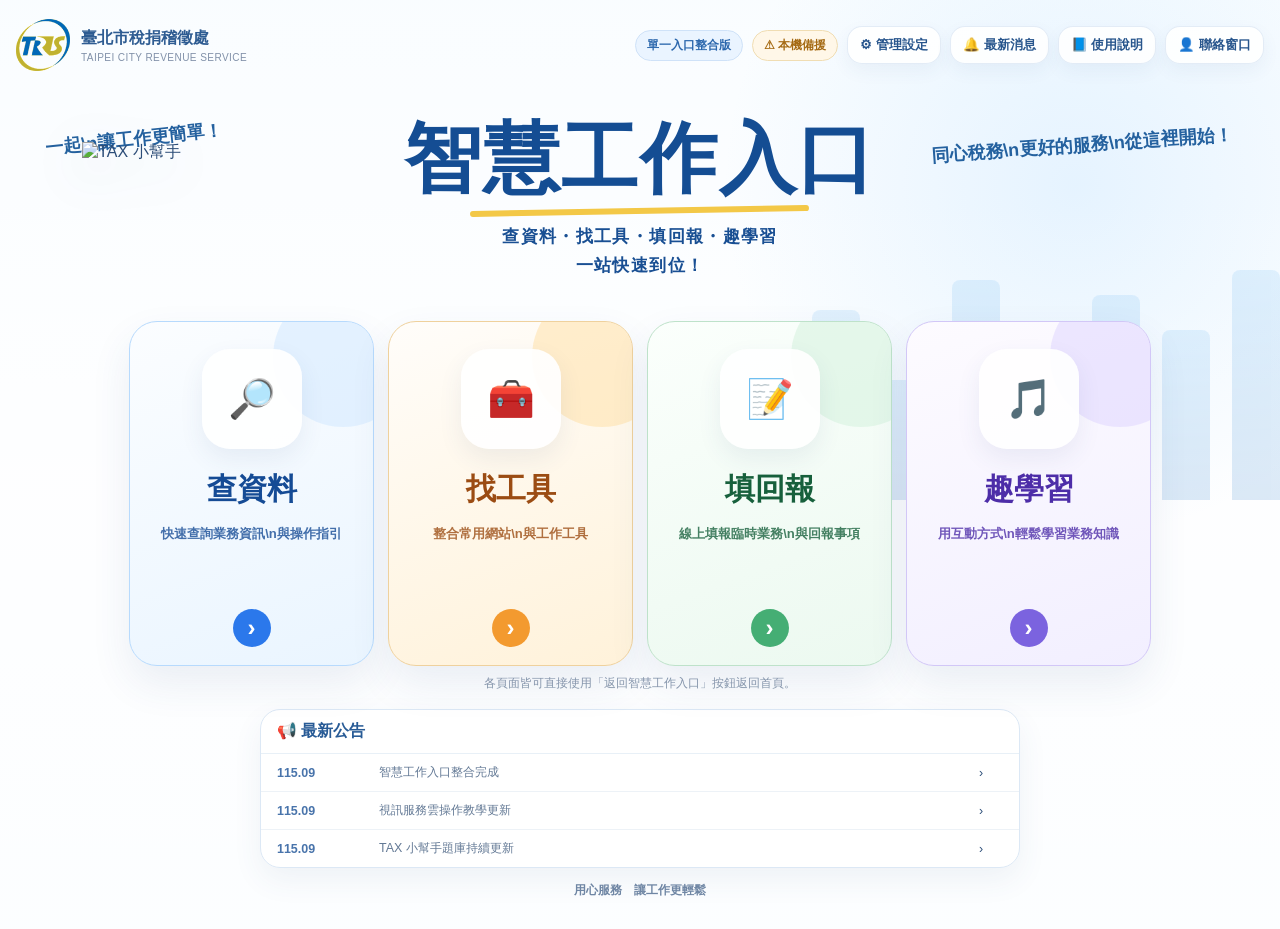
==== commit 2c83b387: "Use animated TAX helper mascot" ====
--- a/index.html
+++ b/index.html
@@ -141,7 +141,7 @@
     <section class="hero">
       <div class="hand-note left" id="leftNote"></div>
       <div class="hand-note right" id="rightNote"></div>
-      <div class="mascot-peek" id="mascotWrap"><img id="mascotImage" src="tax-helper.png" alt="TAX 小幫手"></div>
+      <div class="mascot-peek" id="mascotWrap"><img id="mascotImage" src="tax-helper-wave.webp" alt="TAX 小幫手"></div>
       <div class="title-wrap">
         <h1 id="portalTitle"></h1>
         <div class="yellow-line"></div>
@@ -305,6 +305,7 @@
 
 <script>
 const STORAGE_KEY='trsSmartPortalSettings_v12';
+const DEFAULT_MASCOT_IMAGE='tax-helper-wave.webp';
 const PORTAL_API_URL='https://tax-status-api.ddy88000000.workers.dev/api/portal-settings';
 const PORTAL_AUTH_URL='https://tax-status-api.ddy88000000.workers.dev/api/portal-auth';
 let adminSessionPassword='';
@@ -321,7 +322,7 @@
   help:{enabled:true,label:'📘 使用說明',title:'使用說明',content:'查資料：快速查詢業務資訊與操作指引。\\n找工具：整合常用網站與工作工具。\\n填回報：線上填報臨時業務與回報事項。\\n趣學習：透過互動方式學習業務知識。'},
   contact:{enabled:true,label:'👤 聯絡窗口',url:'https://tpctax.gov.taipei/News.aspx?n=CC2C23F341C059D5&sms=2D3666ECD0032A15'},
 
-  mascot:{enabled:true,image:'tax-helper.png',size:205,x:0,y:0},
+  mascot:{enabled:true,image:DEFAULT_MASCOT_IMAGE,size:205,x:0,y:0},
   leftNote:{enabled:true,text:'一起\\n讓工作更簡單！',size:18,x:0,y:0},
   rightNote:{enabled:true,text:'同心稅務\\n更好的服務\\n從這裡開始！',size:18,x:0,y:0},
 
@@ -501,7 +502,7 @@
   mascotWrap.style.display=s.mascot.enabled?'':'none';
   mascotWrap.style.width=(Number(s.mascot.size)||205)+'px';
   mascotWrap.style.transform=`translate(${Number(s.mascot.x)||0}px,${Number(s.mascot.y)||0}px)`;
-  mascotImage.src=s.mascot.image||'tax-helper.png';
+  mascotImage.src=(s.mascot.image&&s.mascot.image!=='tax-helper.png')?s.mascot.image:DEFAULT_MASCOT_IMAGE;
 
   leftNote.style.display=s.leftNote.enabled?'':'none'; leftNote.innerHTML=lines(s.leftNote.text); leftNote.style.fontSize=(Number(s.leftNote.size)||18)+'px'; leftNote.style.translate=`${Number(s.leftNote.x)||0}px ${Number(s.leftNote.y)||0}px`;
   rightNote.style.display=s.rightNote.enabled?'':'none'; rightNote.innerHTML=lines(s.rightNote.text); rightNote.style.fontSize=(Number(s.rightNote.size)||18)+'px'; rightNote.style.translate=`${Number(s.rightNote.x)||0}px ${Number(s.rightNote.y)||0}px`;
@@ -626,7 +627,7 @@
   setContactEnabled.checked=work.contact.enabled;setContactLabel.value=work.contact.label;setContactUrl.value=work.contact.url;
   setAnnouncementEnabled.checked=work.announcement.enabled;setAnnouncementTitle.value=work.announcement.title;
 
-  setMascotEnabled.checked=work.mascot.enabled;mascotPreview.src=work.mascot.image||'tax-helper.png';setMascotSize.value=work.mascot.size;setMascotX.value=work.mascot.x;setMascotY.value=work.mascot.y;
+  setMascotEnabled.checked=work.mascot.enabled;mascotPreview.src=(work.mascot.image&&work.mascot.image!=='tax-helper.png')?work.mascot.image:DEFAULT_MASCOT_IMAGE;setMascotSize.value=work.mascot.size;setMascotX.value=work.mascot.x;setMascotY.value=work.mascot.y;
   setLeftNoteEnabled.checked=work.leftNote.enabled;setLeftNoteText.value=work.leftNote.text;setLeftNoteSize.value=work.leftNote.size;setLeftNoteX.value=work.leftNote.x;setLeftNoteY.value=work.leftNote.y;
   setRightNoteEnabled.checked=work.rightNote.enabled;setRightNoteText.value=work.rightNote.text;setRightNoteSize.value=work.rightNote.size;setRightNoteX.value=work.rightNote.x;setRightNoteY.value=work.rightNote.y;
 
@@ -637,7 +638,7 @@
   renderAdminCards();renderSimpleList('data');renderSimpleList('learning');renderSimpleList('announcements')
 }
 setMascotFile.onchange=e=>{const f=e.target.files?.[0];if(!f)return;if(f.size>2500000){alert('建議圖片控制在 2.5MB 以下');return}const r=new FileReader();r.onload=()=>{pendingMascot=String(r.result);mascotPreview.src=pendingMascot};r.readAsDataURL(f)};
-resetMascotBtn.onclick=()=>{pendingMascot='tax-helper.png';mascotPreview.src='tax-helper.png';setMascotFile.value=''};
+resetMascotBtn.onclick=()=>{pendingMascot=DEFAULT_MASCOT_IMAGE;mascotPreview.src=DEFAULT_MASCOT_IMAGE;setMascotFile.value=''};
 
 function renderAdminCards(){
   adminCardsList.innerHTML='';
@@ -734,7 +735,7 @@
   work.help={enabled:setHelpEnabled.checked,label:setHelpLabel.value.trim(),title:setHelpTitle.value.trim(),content:setHelpContent.value};
   work.contact={enabled:setContactEnabled.checked,label:setContactLabel.value.trim(),url:setContactUrl.value.trim()};
   work.announcement={enabled:setAnnouncementEnabled.checked,title:setAnnouncementTitle.value.trim()};
-  work.mascot={enabled:setMascotEnabled.checked,image:pendingMascot||work.mascot.image||'tax-helper.png',size:Number(setMascotSize.value)||205,x:Number(setMascotX.value)||0,y:Number(setMascotY.value)||0};
+  work.mascot={enabled:setMascotEnabled.checked,image:pendingMascot||((work.mascot.image&&work.mascot.image!=='tax-helper.png')?work.mascot.image:DEFAULT_MASCOT_IMAGE),size:Number(setMascotSize.value)||205,x:Number(setMascotX.value)||0,y:Number(setMascotY.value)||0};
   work.leftNote={enabled:setLeftNoteEnabled.checked,text:setLeftNoteText.value,size:Number(setLeftNoteSize.value)||18,x:Number(setLeftNoteX.value)||0,y:Number(setLeftNoteY.value)||0};
   work.rightNote={enabled:setRightNoteEnabled.checked,text:setRightNoteText.value,size:Number(setRightNoteSize.value)||18,x:Number(setRightNoteX.value)||0,y:Number(setRightNoteY.value)||0};
   work.dataModalTitle=setDataModalTitle.value.trim()||'查資料';
